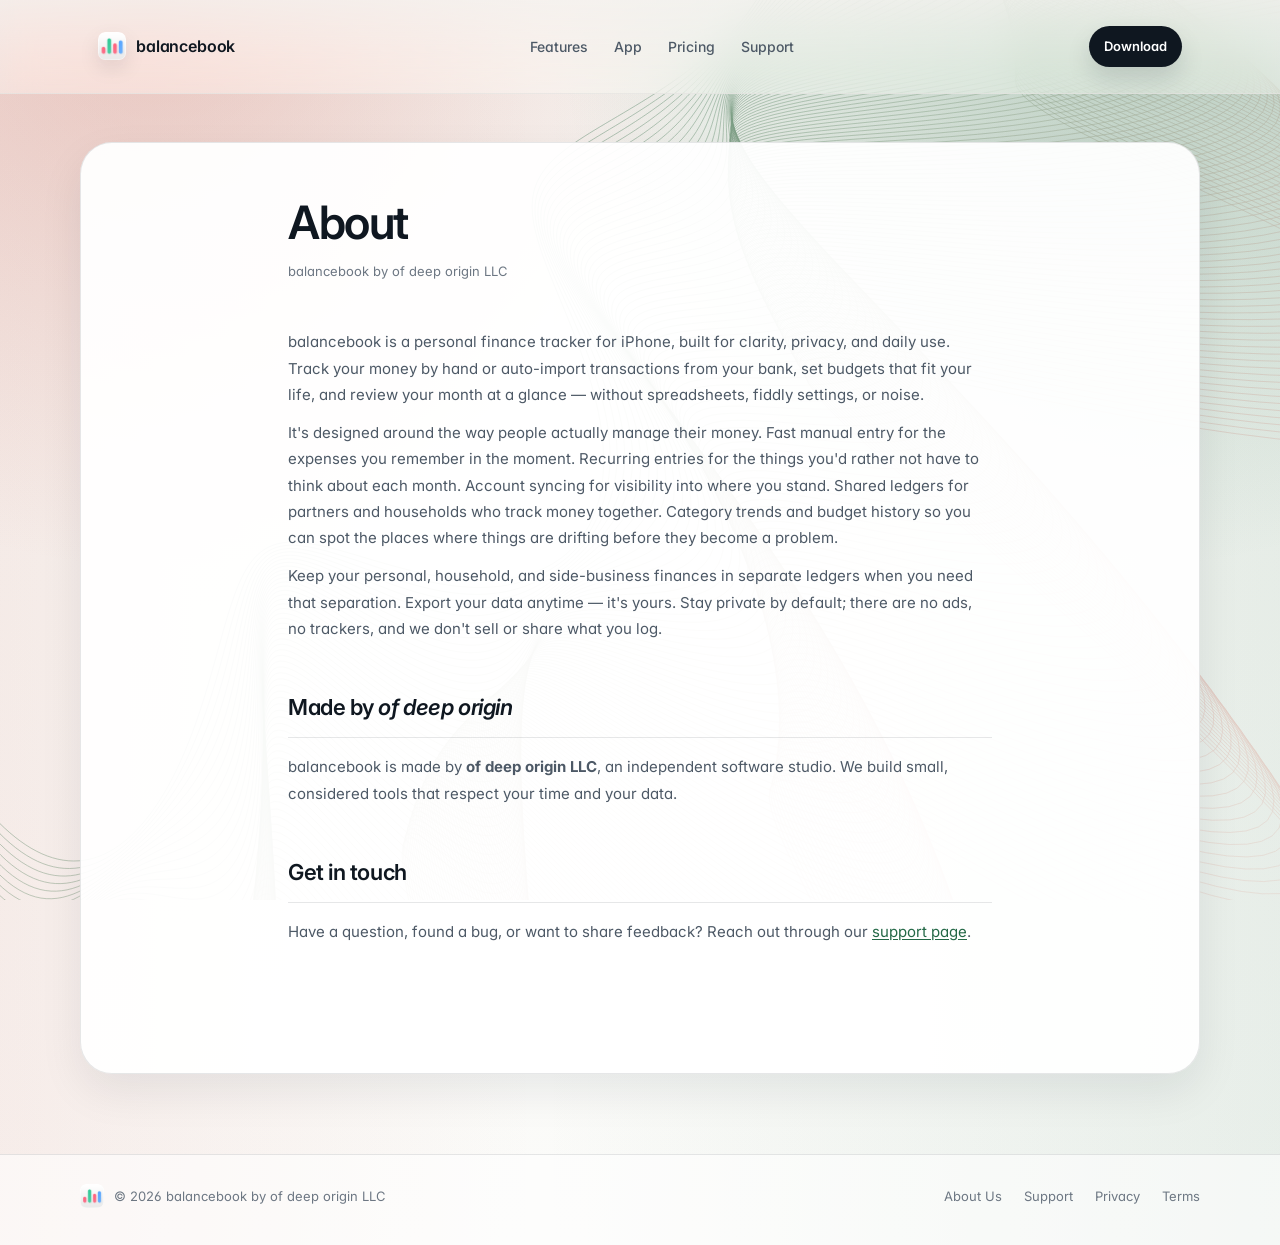
==== about.html @ 8d2976ec "Make display-mode override session-only Switch from localStorage to sessionStorage for balancebookDi" ====
<!DOCTYPE html>
<html lang="en">
<head>
  <meta charset="UTF-8" />
  <meta name="viewport" content="width=device-width, initial-scale=1.0" />
  <meta name="description" content="balancebook is a private personal finance tracker for iPhone, made by of deep origin LLC." />
  <title>About — balancebook</title>
  <meta name="theme-color" content="#f8f8f5" />
  <script>
    (function () {
      let mode = window.matchMedia('(prefers-color-scheme: dark)').matches ? 'dark' : 'light';
      try {
        const savedMode = window.sessionStorage.getItem('balancebookDisplayMode');
        if (savedMode === 'dark' || savedMode === 'light') mode = savedMode;
      } catch (_) {}
      try { window.localStorage.removeItem('balancebookDisplayMode'); } catch (_) {}
      document.documentElement.setAttribute('data-theme', mode);
      const themeColorMeta = document.querySelector('meta[name="theme-color"]');
      if (themeColorMeta) themeColorMeta.setAttribute('content', mode === 'dark' ? '#0d1217' : '#f8f8f5');
    }());
  </script>
  <link rel="preconnect" href="https://fonts.googleapis.com" />
  <link rel="preconnect" href="https://fonts.gstatic.com" crossorigin />
  <link href="https://fonts.googleapis.com/css2?family=Inter:wght@300;400;500;600;700&display=swap" rel="stylesheet" />
  <link rel="stylesheet" href="assets/css/site.css" />
  <link rel="stylesheet" href="assets/css/legal.css" />
</head>
<body>
  <div class="lace-backdrop" aria-hidden="true">
    <div class="lace-backdrop__ink"></div>
  </div>
  <script src="assets/js/site.js"></script>
  

  <nav>
    <div class="nav-inner">
      <a href="index.html" class="brand">
        <img src="assets/AppLogo-iOS-Default-512x512@1x.png" alt="" data-theme-icon data-light-src="assets/AppLogo-iOS-Default-512x512@1x.png" data-dark-src="assets/AppIcon-iOS-Dark-512x512@1x.png" />
        <span>balancebook</span>
      </a>
      <ul class="nav-links">
        <li><a href="index.html#features">Features</a></li>
        <li><a href="index.html#app">App</a></li>
        <li><a href="index.html#pricing">Pricing</a></li>
        <li><a href="support.html">Support</a></li>
      </ul>
      <a href="#" class="nav-cta">Download</a>
    </div>
  </nav>

  <main class="legal-page">
    <div class="shell">
      <div class="legal-card">
        <div class="content">

    <div class="page-header">
      <h1>About</h1>
      <div class="meta">
        <span>balancebook by of deep origin LLC</span>
      </div>
    </div>

    <div class="section">
      <p>balancebook is a personal finance tracker for iPhone, built for clarity, privacy, and daily use. Track your money by hand or auto-import transactions from your bank, set budgets that fit your life, and review your month at a glance — without spreadsheets, fiddly settings, or noise.</p>
      <p>It's designed around the way people actually manage their money. Fast manual entry for the expenses you remember in the moment. Recurring entries for the things you'd rather not have to think about each month. Account syncing for visibility into where you stand. Shared ledgers for partners and households who track money together. Category trends and budget history so you can spot the places where things are drifting before they become a problem.</p>
      <p>Keep your personal, household, and side-business finances in separate ledgers when you need that separation. Export your data anytime — it's yours. Stay private by default; there are no ads, no trackers, and we don't sell or share what you log.</p>
    </div>

    <div class="section">
      <h2>Made by <em>of deep origin</em></h2>
      <p>balancebook is made by <strong>of deep origin LLC</strong>, an independent software studio. We build small, considered tools that respect your time and your data.</p>
    </div>

    <div class="section">
      <h2>Get in touch</h2>
      <p>Have a question, found a bug, or want to share feedback? Reach out through our <a href="support.html">support page</a>.</p>
    </div>

        </div>
      </div>
    </div>
  </main>

  <footer>
    <div class="shell footer-inner">
      <div class="footer-brand">
        <img src="assets/AppLogo-iOS-Default-512x512@1x.png" alt="" data-theme-icon data-light-src="assets/AppLogo-iOS-Default-512x512@1x.png" data-dark-src="assets/AppIcon-iOS-Dark-512x512@1x.png" />
        <span>© 2026 balancebook by of deep origin LLC</span>
      </div>
      <ul class="footer-links">
        <li><a href="about.html">About Us</a></li>
        <li><a href="support.html">Support</a></li>
        <li><a href="privacy.html">Privacy</a></li>
        <li><a href="terms.html">Terms</a></li>
      </ul>
    </div>
  </footer>

</body>
</html>
---- assets/css/site.css ----
/* balancebook — shared site styles
   Sourced from index.html (the canonical version we've synced
   support/privacy/terms/about against). Used by all pages. */

*, *::before, *::after { box-sizing: border-box; margin: 0; padding: 0; }

:root {
  --ink: #0f1720;
  --body: #4d5966;
  --muted: #6d7783;
  --line: rgba(15, 23, 32, 0.1);
  --line-soft: rgba(15, 23, 32, 0.06);
  --surface: rgba(255, 255, 255, 0.82);
  --surface-strong: rgba(255, 255, 255, 0.94);
  --bg: #f8f8f5;
  --bg-soft: #f3f4ef;
  --accent: #236846;
  --accent-soft: rgba(35, 104, 70, 0.08);
  --shadow-sm: 0 6px 18px rgba(15, 23, 32, 0.05);
  --shadow-md: 0 18px 44px rgba(15, 23, 32, 0.08);
  --max: 1120px;
  --radius-lg: 18px;
  --radius-xl: 24px;
}

@media (prefers-color-scheme: dark) {
  :root {
    --ink: #edf2f7;
    --body: #b5c0cb;
    --muted: #8f9baa;
    --line: rgba(255, 255, 255, 0.1);
    --line-soft: rgba(255, 255, 255, 0.06);
    --surface: rgba(17, 24, 31, 0.82);
    --surface-strong: rgba(20, 27, 34, 0.94);
    --bg: #0d1217;
    --bg-soft: #111820;
    --accent: #6abb8e;
    --accent-soft: rgba(106, 187, 142, 0.12);
    --shadow-sm: 0 8px 24px rgba(0, 0, 0, 0.24);
    --shadow-md: 0 20px 52px rgba(0, 0, 0, 0.34);
  }
}

html { scroll-behavior: smooth; color-scheme: light dark; }

body {
  font-family: 'Inter', -apple-system, BlinkMacSystemFont, "Segoe UI", sans-serif;
  color: var(--ink);
  line-height: 1.6;
  -webkit-font-smoothing: antialiased;
  text-rendering: optimizeLegibility;
  font-feature-settings: "ss01", "cv11";
  background:
    radial-gradient(circle at 12% 0%, rgba(201, 92, 78, 0.26), transparent 34%),
    radial-gradient(circle at 88% 0%, rgba(41, 113, 77, 0.24), transparent 34%),
    linear-gradient(90deg, rgba(201, 92, 78, 0.09) 0%, rgba(248, 248, 245, 0) 42%, rgba(41, 113, 77, 0.09) 100%),
    linear-gradient(180deg, #f6f4f1 0%, #f8f8f5 24%, #fbfbf9 100%);
}

@media (prefers-color-scheme: dark) {
  body {
    background:
      radial-gradient(circle at 12% 0%, rgba(201, 92, 78, 0.18), transparent 32%),
      radial-gradient(circle at 88% 0%, rgba(41, 113, 77, 0.18), transparent 32%),
      linear-gradient(90deg, rgba(201, 92, 78, 0.07) 0%, rgba(13, 18, 23, 0) 42%, rgba(41, 113, 77, 0.07) 100%),
      linear-gradient(180deg, #0d1217 0%, #10161c 24%, #121920 100%);
  }
}

a { color: inherit; text-decoration: none; }
img { max-width: 100%; display: block; }
button, input, select, textarea { font: inherit; }

.shell {
  width: min(calc(100% - 40px), var(--max));
  margin: 0 auto;
}

/* ---------- Nav ---------- */

nav {
  position: sticky;
  top: 0;
  z-index: 100;
  padding: 14px 0;
  background: linear-gradient(180deg, rgba(246, 244, 241, 0.82), rgba(248, 248, 245, 0.46));
  backdrop-filter: blur(18px) saturate(160%);
  -webkit-backdrop-filter: blur(18px) saturate(160%);
  border-bottom: 1px solid rgba(15, 23, 32, 0.05);
}

.nav-inner {
  width: min(calc(100% - 40px), var(--max));
  margin: 0 auto;
  display: flex;
  align-items: center;
  justify-content: space-between;
  gap: 24px;
  padding: 12px 18px;
}

.brand {
  display: inline-flex;
  align-items: center;
  gap: 10px;
  font-weight: 600;
  font-size: 16px;
  letter-spacing: -0.01em;
  color: var(--ink);
}

.brand img {
  width: 28px;
  height: 28px;
  border-radius: 7px;
  box-shadow: 0 8px 20px rgba(15, 23, 32, 0.1);
}

.nav-links {
  display: flex;
  align-items: center;
  gap: 26px;
  list-style: none;
}

.nav-links a {
  font-size: 14px;
  font-weight: 500;
  color: var(--body);
  transition: color 0.15s ease;
}

.nav-links a:hover,
.nav-links a:focus-visible { color: var(--ink); }

.nav-cta {
  display: inline-flex;
  align-items: center;
  gap: 8px;
  padding: 10px 15px;
  background: var(--ink);
  color: #fff;
  border-radius: 999px;
  font-size: 13px;
  font-weight: 600;
  box-shadow: 0 12px 24px rgba(15, 23, 32, 0.14);
  transition: background 0.15s ease, transform 0.15s ease;
}

.nav-cta:hover {
  background: #1b2430;
  transform: translateY(-1px);
}

@media (prefers-color-scheme: dark) {
  nav {
    background: linear-gradient(180deg, rgba(12, 18, 24, 0.84), rgba(12, 18, 24, 0.5));
    border-bottom-color: rgba(255, 255, 255, 0.05);
  }
  .nav-cta {
    background: #0f1720;
    color: #ffffff;
  }
  .nav-cta:hover {
    background: #1b2430;
  }
}

/* ---------- Footer ---------- */

footer {
  border-top: 1px solid var(--line);
  padding: 28px 0 36px;
  background: rgba(255, 255, 255, 0.56);
}

.footer-inner {
  display: flex;
  justify-content: space-between;
  align-items: center;
  flex-wrap: wrap;
  gap: 16px;
}

.footer-brand {
  display: flex;
  align-items: center;
  gap: 10px;
  font-size: 13px;
  color: var(--muted);
}

.footer-brand img {
  width: 24px;
  height: 24px;
  border-radius: 6px;
}

.footer-links {
  list-style: none;
  display: flex;
  gap: 22px;
}

.footer-links a {
  font-size: 13px;
  color: var(--muted);
  transition: color 0.15s ease;
}

.footer-links a:hover { color: var(--ink); }

@media (prefers-color-scheme: dark) {
  footer {
    background: rgba(10, 15, 20, 0.78);
    border-top-color: rgba(255, 255, 255, 0.06);
  }
}

/* ---------- Theme-attribute overrides (toggle wins over @media) ---------- */

:root[data-theme="light"] {
  --ink: #0f1720;
  --body: #4d5966;
  --muted: #6d7783;
  --line: rgba(15, 23, 32, 0.1);
  --line-soft: rgba(15, 23, 32, 0.06);
  --surface: rgba(255, 255, 255, 0.82);
  --surface-strong: rgba(255, 255, 255, 0.94);
  --bg: #f8f8f5;
  --bg-soft: #f3f4ef;
  --accent: #236846;
  --accent-soft: rgba(35, 104, 70, 0.08);
  --shadow-sm: 0 6px 18px rgba(15, 23, 32, 0.05);
  --shadow-md: 0 18px 44px rgba(15, 23, 32, 0.08);
  color-scheme: light;
}

:root[data-theme="dark"] {
  --ink: #edf2f7;
  --body: #b5c0cb;
  --muted: #8f9baa;
  --line: rgba(255, 255, 255, 0.1);
  --line-soft: rgba(255, 255, 255, 0.06);
  --surface: rgba(17, 24, 31, 0.82);
  --surface-strong: rgba(20, 27, 34, 0.94);
  --bg: #0d1217;
  --bg-soft: #111820;
  --accent: #6abb8e;
  --accent-soft: rgba(106, 187, 142, 0.12);
  --shadow-sm: 0 8px 24px rgba(0, 0, 0, 0.24);
  --shadow-md: 0 20px 52px rgba(0, 0, 0, 0.34);
  color-scheme: dark;
}

:root[data-theme="light"] body {
  background:
    radial-gradient(circle at 12% 0%, rgba(201, 92, 78, 0.26), transparent 34%),
    radial-gradient(circle at 88% 0%, rgba(41, 113, 77, 0.24), transparent 34%),
    linear-gradient(90deg, rgba(201, 92, 78, 0.09) 0%, rgba(248, 248, 245, 0) 42%, rgba(41, 113, 77, 0.09) 100%),
    linear-gradient(180deg, #f6f4f1 0%, #f8f8f5 24%, #fbfbf9 100%);
}

:root[data-theme="dark"] body {
  background:
    radial-gradient(circle at 12% 0%, rgba(201, 92, 78, 0.18), transparent 32%),
    radial-gradient(circle at 88% 0%, rgba(41, 113, 77, 0.18), transparent 32%),
    linear-gradient(90deg, rgba(201, 92, 78, 0.07) 0%, rgba(13, 18, 23, 0) 42%, rgba(41, 113, 77, 0.07) 100%),
    linear-gradient(180deg, #0d1217 0%, #10161c 24%, #121920 100%);
}

:root[data-theme="light"] nav {
  background: linear-gradient(180deg, rgba(246, 244, 241, 0.82), rgba(248, 248, 245, 0.46));
  border-bottom-color: rgba(15, 23, 32, 0.05);
}

:root[data-theme="dark"] nav {
  background: linear-gradient(180deg, rgba(12, 18, 24, 0.84), rgba(12, 18, 24, 0.5));
  border-bottom-color: rgba(255, 255, 255, 0.05);
}

:root[data-theme="light"] footer {
  background: rgba(255, 255, 255, 0.56);
  border-top-color: var(--line);
}

:root[data-theme="dark"] footer {
  background: rgba(10, 15, 20, 0.78);
  border-top-color: rgba(255, 255, 255, 0.06);
}

:root[data-theme="light"] .nav-cta {
  background: var(--ink);
  color: #fff;
}

:root[data-theme="dark"] .nav-cta {
  background: #0f1720;
  color: #ffffff;
}

:root[data-theme="light"] .nav-cta:hover {
  background: #1b2430;
}

:root[data-theme="dark"] .nav-cta:hover {
  background: #1b2430;
}

/* ---------- Lace backdrop (port of design "Lace Refined" V1) ---------- */

body { isolation: isolate; }

.lace-backdrop {
  position: fixed;
  inset: 0;
  z-index: -1;
  pointer-events: none;
  overflow: hidden;
}

.lace-backdrop__ink {
  position: absolute;
  inset: 0;
  background-image: linear-gradient(135deg, #1d5a3c 0%, #236846 28%, #5a7a52 50%, #c95c4e 78%, #d97560 100%);
  -webkit-mask-image: var(--lace-mask, none);
          mask-image: var(--lace-mask, none);
  -webkit-mask-size: 100% 100%;
          mask-size: 100% 100%;
  -webkit-mask-repeat: no-repeat;
          mask-repeat: no-repeat;
  opacity: 0.75;
}

@media (prefers-color-scheme: dark) {
  .lace-backdrop__ink { opacity: 0.55; }
}

:root[data-theme="dark"] .lace-backdrop__ink { opacity: 0.55; }
:root[data-theme="light"] .lace-backdrop__ink { opacity: 0.75; }

/* ---------- Mobile responsive (shared elements only) ---------- */

@media (max-width: 760px) {
  .nav-links { display: none; }
  .nav-inner { padding: 10px 14px; }
  .footer-inner { flex-direction: column; align-items: flex-start; }
}
---- assets/css/legal.css ----
/* Legal-style content pages: privacy, terms, about.
   Used in addition to site.css. */

.legal-page {
  padding: 48px 0 80px;
}

.legal-card {
  background: var(--surface-strong);
  border: 1px solid var(--line);
  border-radius: 32px;
  box-shadow: var(--shadow-md);
  overflow: hidden;
}

.content {
  max-width: 760px;
  margin: 0 auto;
  padding: 56px 28px 80px;
}

.page-header { margin-bottom: 48px; }

.page-header h1 {
  font-size: clamp(34px, 4vw, 46px);
  font-weight: 600;
  letter-spacing: -0.03em;
  line-height: 1.04;
  margin-bottom: 14px;
}

.meta {
  display: flex;
  flex-wrap: wrap;
  gap: 8px 20px;
  font-size: 13px;
  color: var(--muted);
}

.section { margin-bottom: 48px; }

.section h2 {
  font-size: 22px;
  font-weight: 600;
  letter-spacing: -0.02em;
  margin-bottom: 16px;
  padding-bottom: 12px;
  border-bottom: 1px solid var(--line);
  color: var(--ink);
}

.section h3 {
  font-size: 15px;
  font-weight: 600;
  margin-top: 24px;
  margin-bottom: 10px;
  color: var(--ink);
}

.section p {
  font-size: 15px;
  color: var(--body);
  margin-bottom: 12px;
  line-height: 1.75;
}

.section p:last-child { margin-bottom: 0; }

.section ul, .section ol {
  margin: 8px 0 12px;
  padding-left: 20px;
}

.section li {
  font-size: 15px;
  color: var(--body);
  margin-bottom: 6px;
  line-height: 1.7;
}

.section li strong { color: var(--ink); }

.section a {
  color: var(--accent);
  text-decoration: underline;
  text-underline-offset: 2px;
}

.highlight-box {
  background: var(--accent-soft);
  border: 1px solid rgba(35, 104, 70, 0.16);
  border-radius: 16px;
  padding: 18px 20px;
  margin: 6px 0 18px;
}

.highlight-box p {
  font-size: 14px;
  color: var(--accent);
  font-weight: 600;
  margin-bottom: 0;
}

.table-wrap {
  background: rgba(255, 255, 255, 0.5);
  border: 1px solid var(--line);
  border-radius: 18px;
  overflow: hidden;
  margin: 14px 0 18px;
}

@media (prefers-color-scheme: dark) {
  .table-wrap { background: rgba(255, 255, 255, 0.02); }
}

:root[data-theme="dark"] .table-wrap {
  background: rgba(255, 255, 255, 0.02);
}

:root[data-theme="light"] .table-wrap {
  background: rgba(255, 255, 255, 0.5);
}

table {
  width: 100%;
  border-collapse: collapse;
  font-size: 14px;
}

th {
  text-align: left;
  font-size: 12px;
  font-weight: 600;
  color: var(--muted);
  text-transform: uppercase;
  letter-spacing: 0.08em;
  padding: 10px 12px;
  border-bottom: 1px solid var(--line);
}

td {
  padding: 11px 12px;
  border-bottom: 1px solid var(--line-soft);
  color: var(--body);
  vertical-align: top;
}

td:first-child {
  color: var(--ink);
  font-weight: 500;
}

tr:last-child td { border-bottom: none; }

@media (max-width: 600px) {
  .legal-page { padding: 28px 0 56px; }
  .legal-card { border-radius: 24px; }
  .content { padding: 34px 20px 56px; }
  .page-header h1 { font-size: 30px; }
  .section h2 { font-size: 19px; }
  td, th { padding: 8px 10px; }
  .footer-inner { padding-top: 14px; }
}
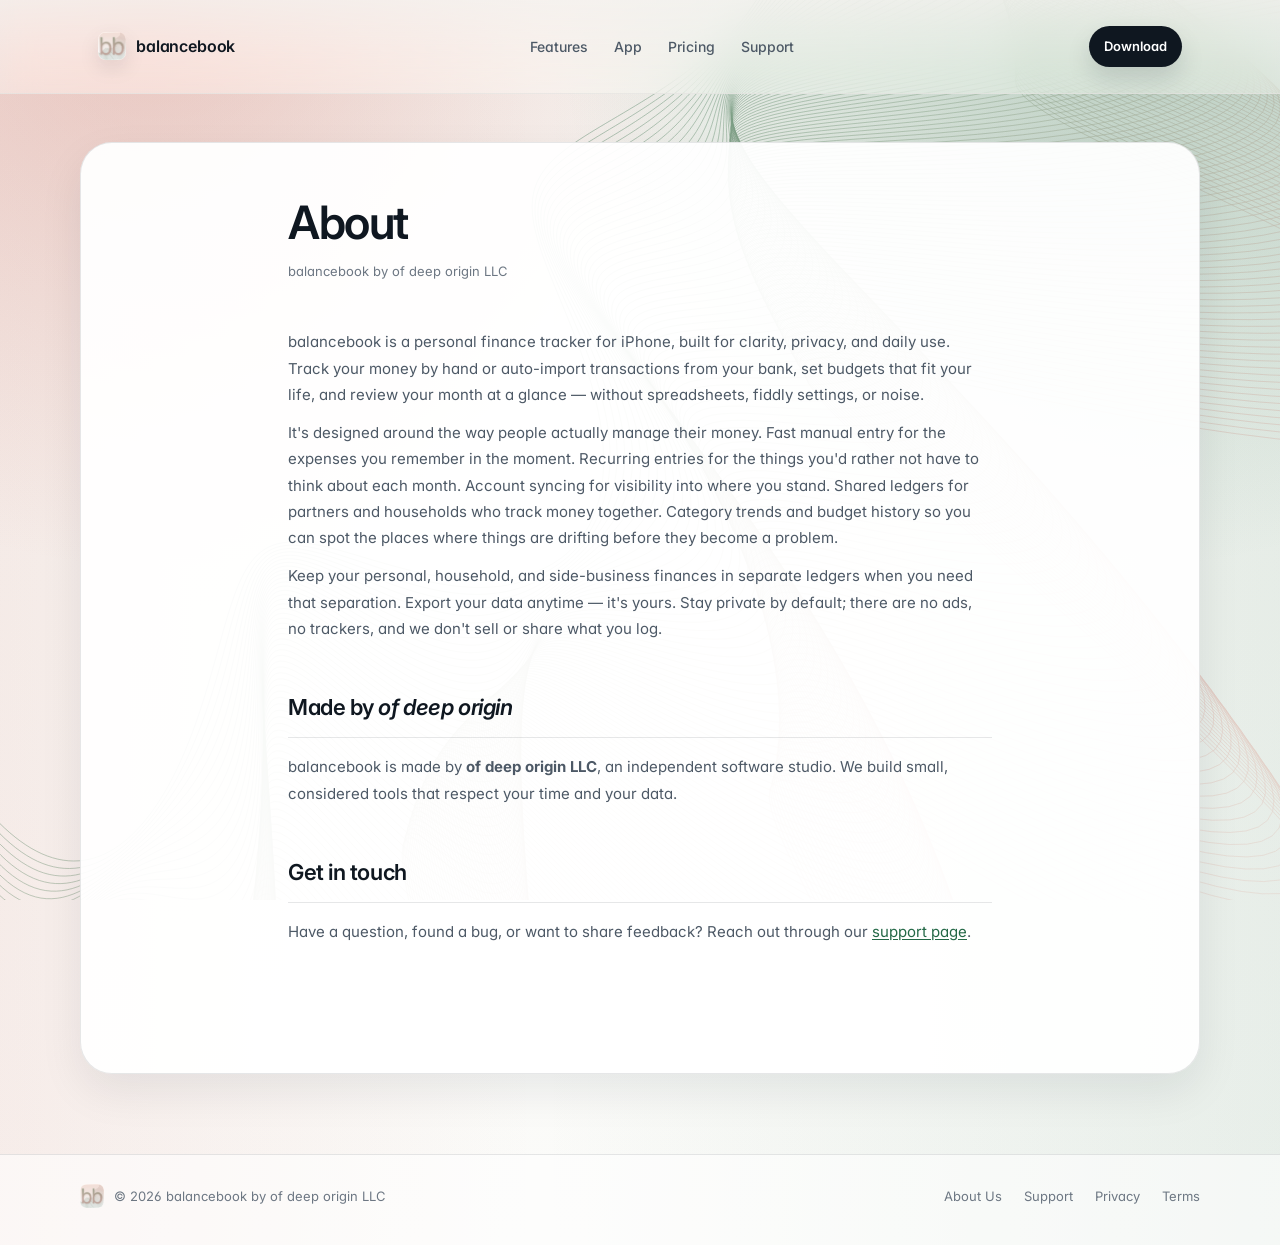
==== commit 1a2124f5: "Refresh app icon assets to 1024x1024 Swap the 512x512 favicons for new 1024x1024 versions across eve" ====
--- a/about.html
+++ b/about.html
@@ -35,7 +35,7 @@
   <nav>
     <div class="nav-inner">
       <a href="index.html" class="brand">
-        <img src="assets/AppLogo-iOS-Default-512x512@1x.png" alt="" data-theme-icon data-light-src="assets/AppLogo-iOS-Default-512x512@1x.png" data-dark-src="assets/AppIcon-iOS-Dark-512x512@1x.png" />
+        <img src="assets/AppIcon-iOS-Default-1024x1024@1x.png" alt="" data-theme-icon data-light-src="assets/AppIcon-iOS-Default-1024x1024@1x.png" data-dark-src="assets/AppIcon-iOS-Dark-1024x1024@1x.png" />
         <span>balancebook</span>
       </a>
       <ul class="nav-links">
@@ -84,7 +84,7 @@
   <footer>
     <div class="shell footer-inner">
       <div class="footer-brand">
-        <img src="assets/AppLogo-iOS-Default-512x512@1x.png" alt="" data-theme-icon data-light-src="assets/AppLogo-iOS-Default-512x512@1x.png" data-dark-src="assets/AppIcon-iOS-Dark-512x512@1x.png" />
+        <img src="assets/AppIcon-iOS-Default-1024x1024@1x.png" alt="" data-theme-icon data-light-src="assets/AppIcon-iOS-Default-1024x1024@1x.png" data-dark-src="assets/AppIcon-iOS-Dark-1024x1024@1x.png" />
         <span>© 2026 balancebook by of deep origin LLC</span>
       </div>
       <ul class="footer-links">
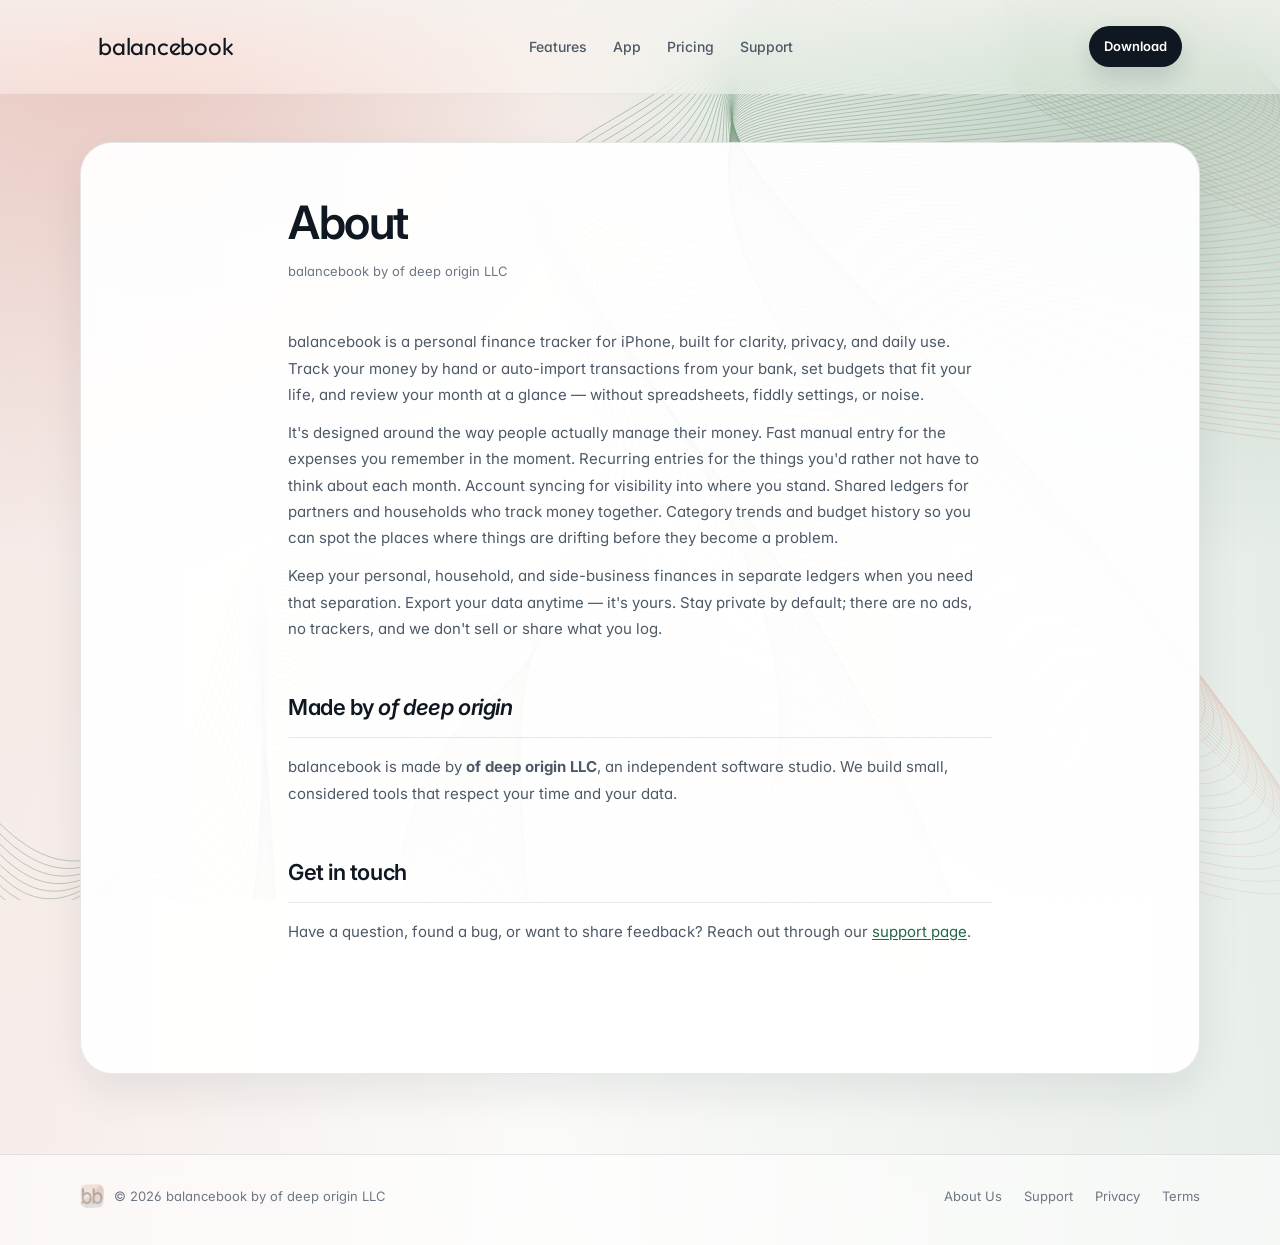
==== commit 532877dc: "Wordmark in Outfit, nav icon removed, bigger CTA icon - Drop the icon next to the "balancebook" word" ====
--- a/about.html
+++ b/about.html
@@ -21,7 +21,7 @@
   </script>
   <link rel="preconnect" href="https://fonts.googleapis.com" />
   <link rel="preconnect" href="https://fonts.gstatic.com" crossorigin />
-  <link href="https://fonts.googleapis.com/css2?family=Inter:wght@300;400;500;600;700&display=swap" rel="stylesheet" />
+  <link href="https://fonts.googleapis.com/css2?family=Inter:wght@300;400;500;600;700&family=Outfit:wght@400;500;700&display=swap" rel="stylesheet" />
   <link rel="stylesheet" href="assets/css/site.css" />
   <link rel="stylesheet" href="assets/css/legal.css" />
 </head>
@@ -35,7 +35,6 @@
   <nav>
     <div class="nav-inner">
       <a href="index.html" class="brand">
-        <img src="assets/AppIcon-iOS-Default-1024x1024@1x.png" alt="" data-theme-icon data-light-src="assets/AppIcon-iOS-Default-1024x1024@1x.png" data-dark-src="assets/AppIcon-iOS-Dark-1024x1024@1x.png" />
         <span>balancebook</span>
       </a>
       <ul class="nav-links">
--- a/assets/css/site.css
+++ b/assets/css/site.css
@@ -103,8 +103,9 @@
   display: inline-flex;
   align-items: center;
   gap: 10px;
-  font-weight: 600;
-  font-size: 16px;
+  font-family: 'Outfit', 'Inter', -apple-system, BlinkMacSystemFont, sans-serif;
+  font-weight: 400;
+  font-size: 24px;
   letter-spacing: -0.01em;
   color: var(--ink);
 }
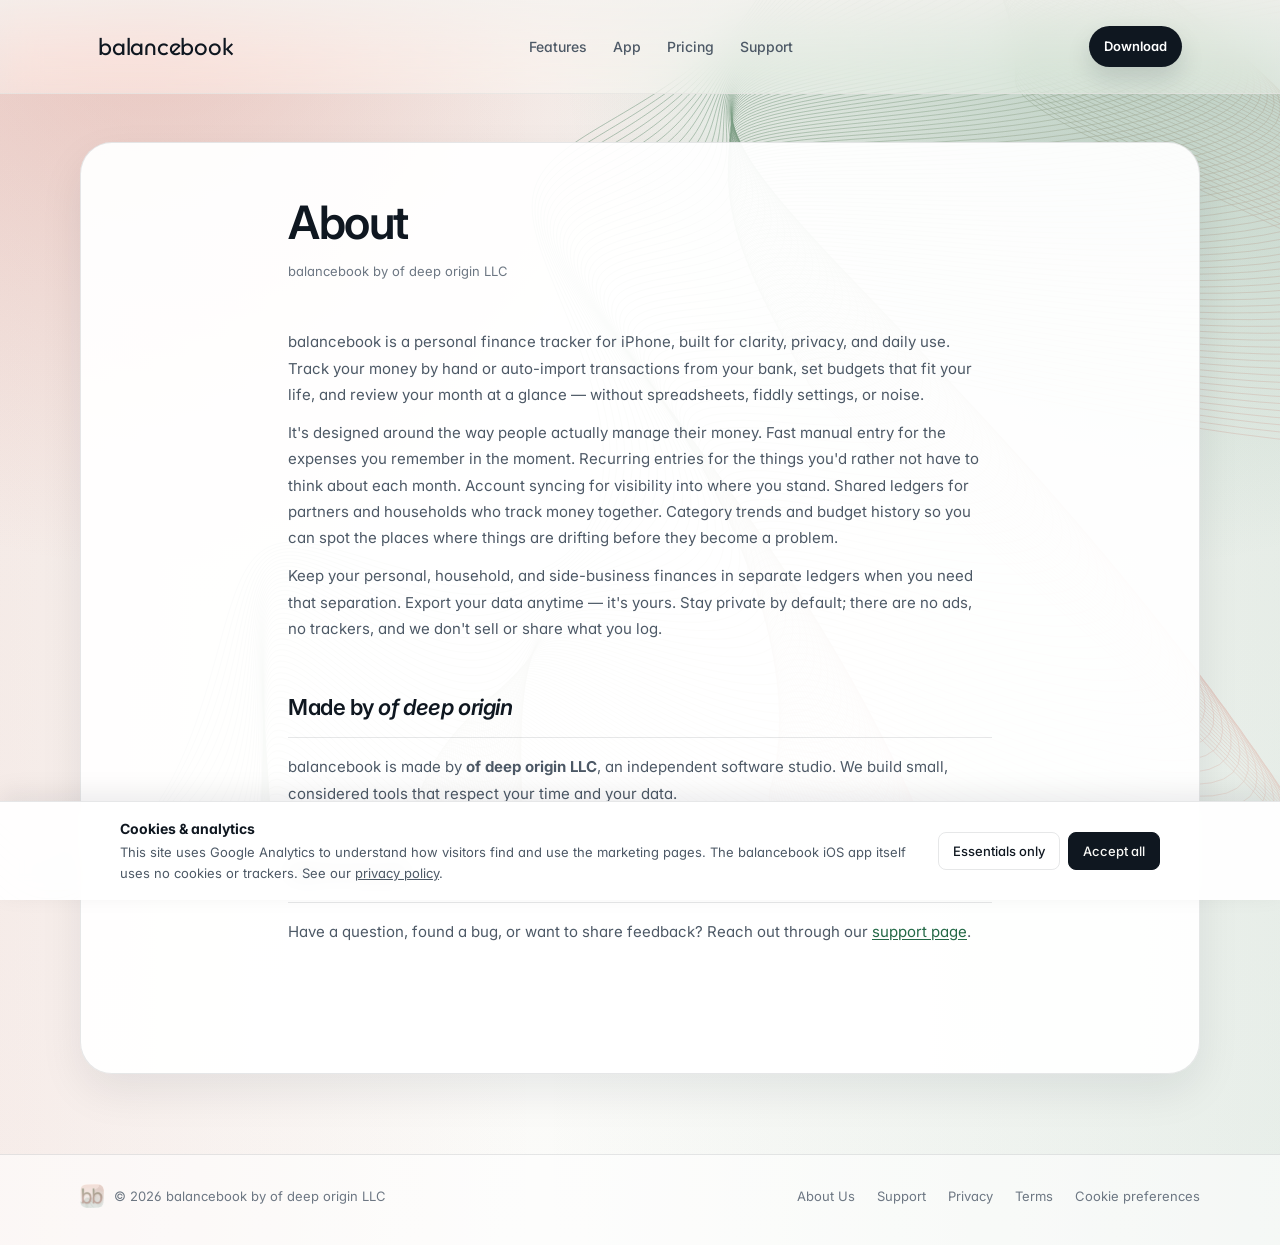
==== commit 7e345f19: "Add cookie consent banner with Consent Mode v2" ====
--- a/about.html
+++ b/about.html
@@ -1,6 +1,33 @@
 <!DOCTYPE html>
 <html lang="en">
 <head>
+  <!-- Google tag (gtag.js) -->
+  <script async src="https://www.googletagmanager.com/gtag/js?id=G-QJ42V03KC6"></script>
+  <script>
+    window.dataLayer = window.dataLayer || [];
+    function gtag(){dataLayer.push(arguments);}
+    gtag('js', new Date());
+
+    // Consent Mode v2 — default everything to denied. The cookie
+    // banner (assets/js/consent.js) flips analytics_storage to
+    // granted when the user accepts; until then GA4 only sends
+    // cookieless pings. Prior accepts are read from localStorage so
+    // the analytics fires on the same page load as the decision.
+    gtag('consent', 'default', {
+      'ad_storage': 'denied',
+      'ad_user_data': 'denied',
+      'ad_personalization': 'denied',
+      'analytics_storage': 'denied',
+      'wait_for_update': 500
+    });
+    try {
+      if (localStorage.getItem('balancebookCookieConsent') === 'granted') {
+        gtag('consent', 'update', { 'analytics_storage': 'granted' });
+      }
+    } catch (_) {}
+
+    gtag('config', 'G-QJ42V03KC6');
+  </script>
   <meta charset="UTF-8" />
   <meta name="viewport" content="width=device-width, initial-scale=1.0" />
   <meta name="description" content="balancebook is a private personal finance tracker for iPhone, made by of deep origin LLC." />
@@ -91,9 +118,26 @@
         <li><a href="support.html">Support</a></li>
         <li><a href="privacy.html">Privacy</a></li>
         <li><a href="terms.html">Terms</a></li>
+        <li><a href="#" data-cookie-open>Cookie preferences</a></li>
       </ul>
     </div>
   </footer>
 
+
+  <!-- Cookie consent banner. Hidden until consent.js shows it on first
+       visit; user choice persists in localStorage. -->
+  <aside class="cookie-banner" id="cookieBanner" hidden>
+    <div class="cookie-banner-inner">
+      <div class="cookie-banner-text">
+        <strong>Cookies &amp; analytics</strong>
+        <p>This site uses Google Analytics to understand how visitors find and use the marketing pages. The balancebook iOS app itself uses no cookies or trackers. See our <a href="privacy.html#cookies">privacy policy</a>.</p>
+      </div>
+      <div class="cookie-banner-actions">
+        <button type="button" data-cookie-action="essential">Essentials only</button>
+        <button type="button" data-cookie-action="accept" class="primary">Accept all</button>
+      </div>
+    </div>
+  </aside>
+  <script src="assets/js/consent.js" defer></script>
 </body>
 </html>
--- a/assets/css/site.css
+++ b/assets/css/site.css
@@ -347,3 +347,78 @@
   .nav-inner { padding: 10px 14px; }
   .footer-inner { flex-direction: column; align-items: flex-start; }
 }
+
+/* Cookie consent banner — fixed bottom, theme-aware. Hidden by default
+   (the `hidden` attribute is honored by browsers); consent.js flips
+   it visible on first load if no decision exists in localStorage. */
+.cookie-banner {
+  position: fixed;
+  left: 0;
+  right: 0;
+  bottom: 0;
+  z-index: 200;
+  background: var(--surface-strong);
+  border-top: 1px solid var(--line);
+  box-shadow: 0 -8px 24px rgba(15, 23, 32, 0.08);
+  backdrop-filter: blur(10px);
+  -webkit-backdrop-filter: blur(10px);
+}
+.cookie-banner-inner {
+  max-width: 1080px;
+  margin: 0 auto;
+  padding: 16px 20px;
+  display: flex;
+  gap: 16px;
+  align-items: center;
+  justify-content: space-between;
+  flex-wrap: wrap;
+}
+.cookie-banner-text {
+  flex: 1 1 360px;
+  min-width: 0;
+  font-size: 13px;
+  color: var(--body);
+}
+.cookie-banner-text strong {
+  display: block;
+  font-size: 14px;
+  color: var(--ink);
+  margin-bottom: 2px;
+}
+.cookie-banner-text a {
+  color: inherit;
+  text-decoration: underline;
+}
+.cookie-banner-actions {
+  display: flex;
+  gap: 8px;
+  flex-shrink: 0;
+}
+.cookie-banner-actions button {
+  appearance: none;
+  border: 1px solid var(--line);
+  background: transparent;
+  color: var(--ink);
+  font: inherit;
+  font-size: 13px;
+  font-weight: 500;
+  padding: 8px 14px;
+  border-radius: 8px;
+  cursor: pointer;
+}
+.cookie-banner-actions button.primary {
+  background: var(--ink);
+  color: var(--bg);
+  border-color: var(--ink);
+}
+.cookie-banner-actions button:hover {
+  opacity: 0.88;
+}
+@media (max-width: 560px) {
+  .cookie-banner-inner { padding: 14px 16px; }
+  .cookie-banner-actions { width: 100%; }
+  .cookie-banner-actions button { flex: 1; }
+}
+
+/* Footer "Cookie preferences" link uses the standard footer-links
+   styling; nothing extra needed. */
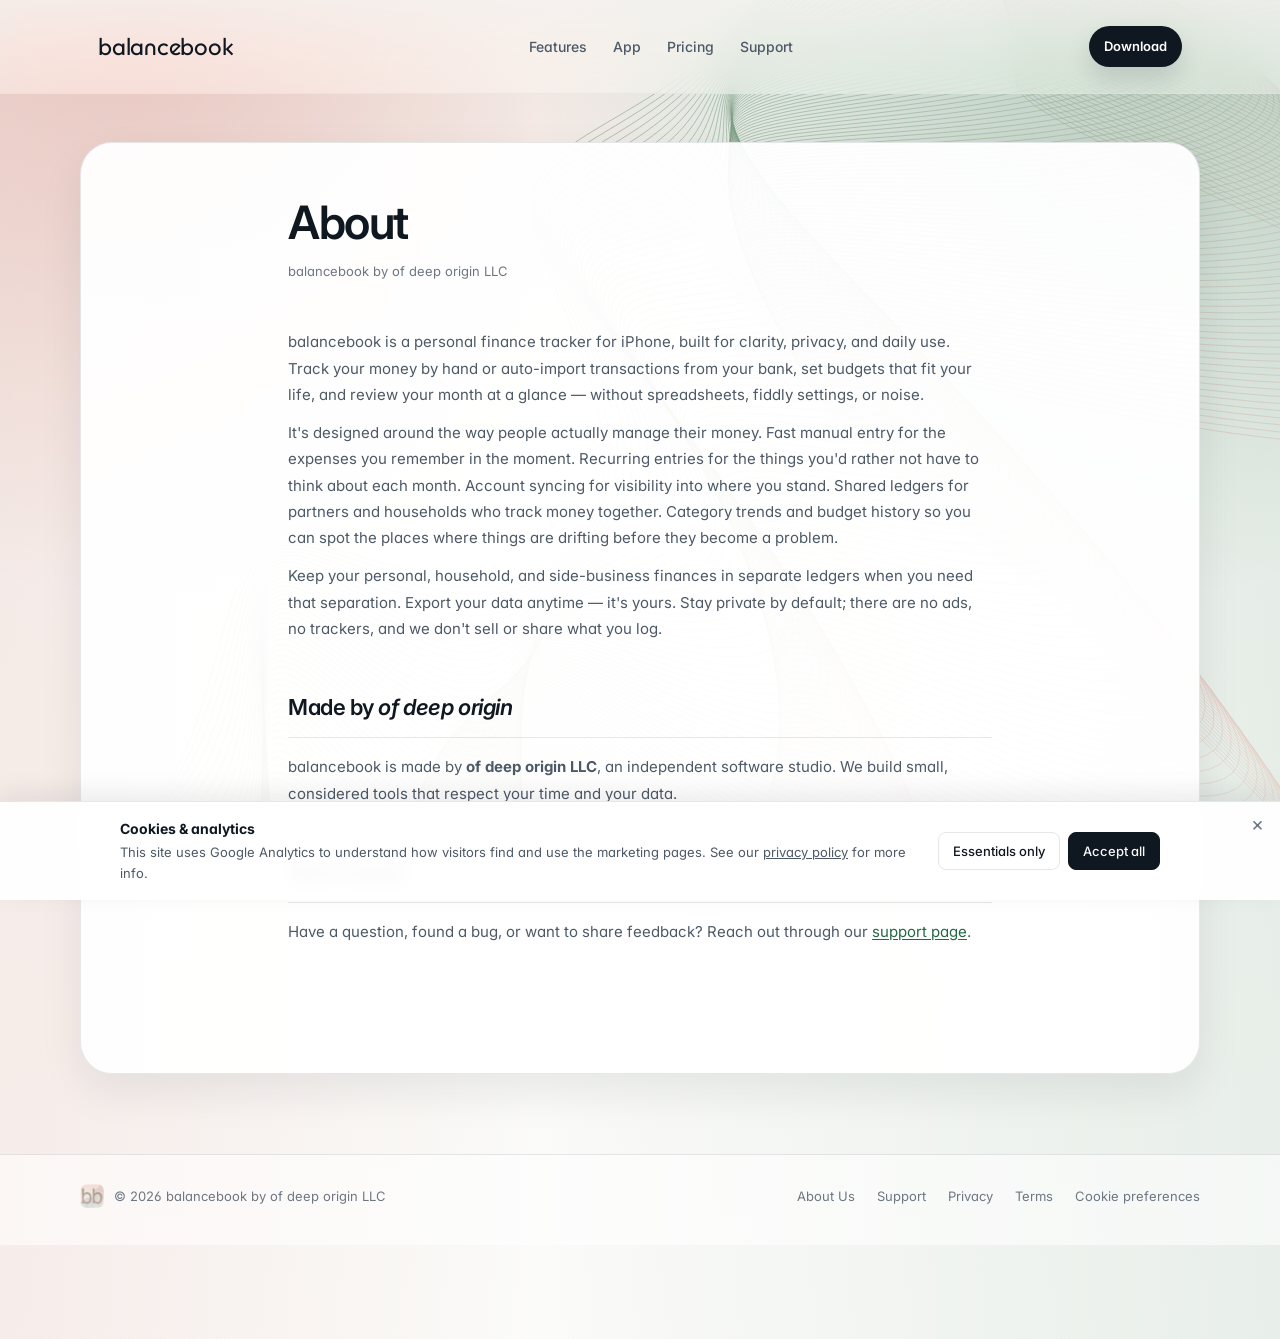
==== commit 18bf69a9: "Polish cookie banner: closable, copy tweak, layout fix" ====
--- a/about.html
+++ b/about.html
@@ -127,10 +127,11 @@
   <!-- Cookie consent banner. Hidden until consent.js shows it on first
        visit; user choice persists in localStorage. -->
   <aside class="cookie-banner" id="cookieBanner" hidden>
+    <button type="button" class="cookie-banner-close" data-cookie-action="dismiss" aria-label="Close cookie banner">&times;</button>
     <div class="cookie-banner-inner">
       <div class="cookie-banner-text">
         <strong>Cookies &amp; analytics</strong>
-        <p>This site uses Google Analytics to understand how visitors find and use the marketing pages. The balancebook iOS app itself uses no cookies or trackers. See our <a href="privacy.html#cookies">privacy policy</a>.</p>
+        <p>This site uses Google Analytics to understand how visitors find and use the marketing pages. See our <a href="privacy.html#cookies">privacy policy</a> for more info.</p>
       </div>
       <div class="cookie-banner-actions">
         <button type="button" data-cookie-action="essential">Essentials only</button>
--- a/assets/css/site.css
+++ b/assets/css/site.css
@@ -363,6 +363,21 @@
   backdrop-filter: blur(10px);
   -webkit-backdrop-filter: blur(10px);
 }
+.cookie-banner-close {
+  position: absolute;
+  top: 6px;
+  right: 8px;
+  appearance: none;
+  border: 0;
+  background: transparent;
+  color: var(--muted);
+  font-size: 20px;
+  line-height: 1;
+  padding: 6px 8px;
+  cursor: pointer;
+  border-radius: 6px;
+}
+.cookie-banner-close:hover { color: var(--ink); background: var(--line-soft); }
 .cookie-banner-inner {
   max-width: 1080px;
   margin: 0 auto;
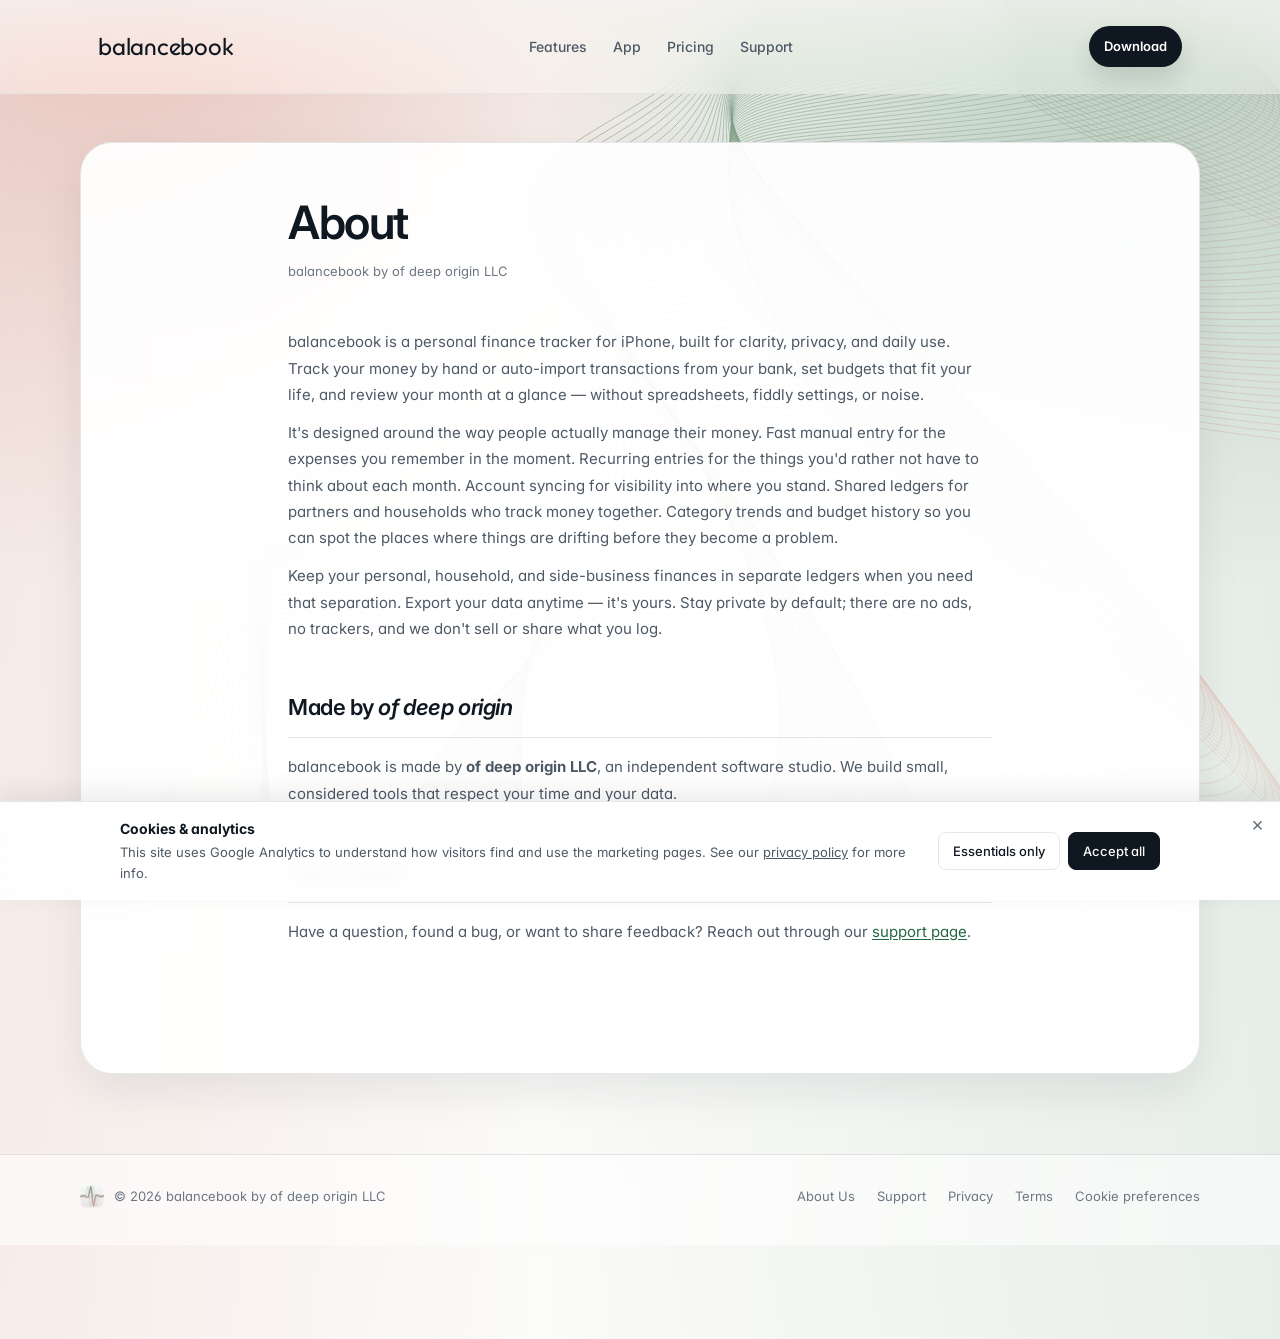
==== commit 8619f9ff: "Add favicon and Apple touch icon" ====
--- a/about.html
+++ b/about.html
@@ -32,6 +32,8 @@
   <meta name="viewport" content="width=device-width, initial-scale=1.0" />
   <meta name="description" content="balancebook is a private personal finance tracker for iPhone, made by of deep origin LLC." />
   <title>About — balancebook</title>
+  <link rel="icon" type="image/png" sizes="32x32" href="/favicon-32.png" />
+  <link rel="apple-touch-icon" sizes="180x180" href="/apple-touch-icon.png" />
   <meta name="theme-color" content="#f8f8f5" />
   <script>
     (function () {
